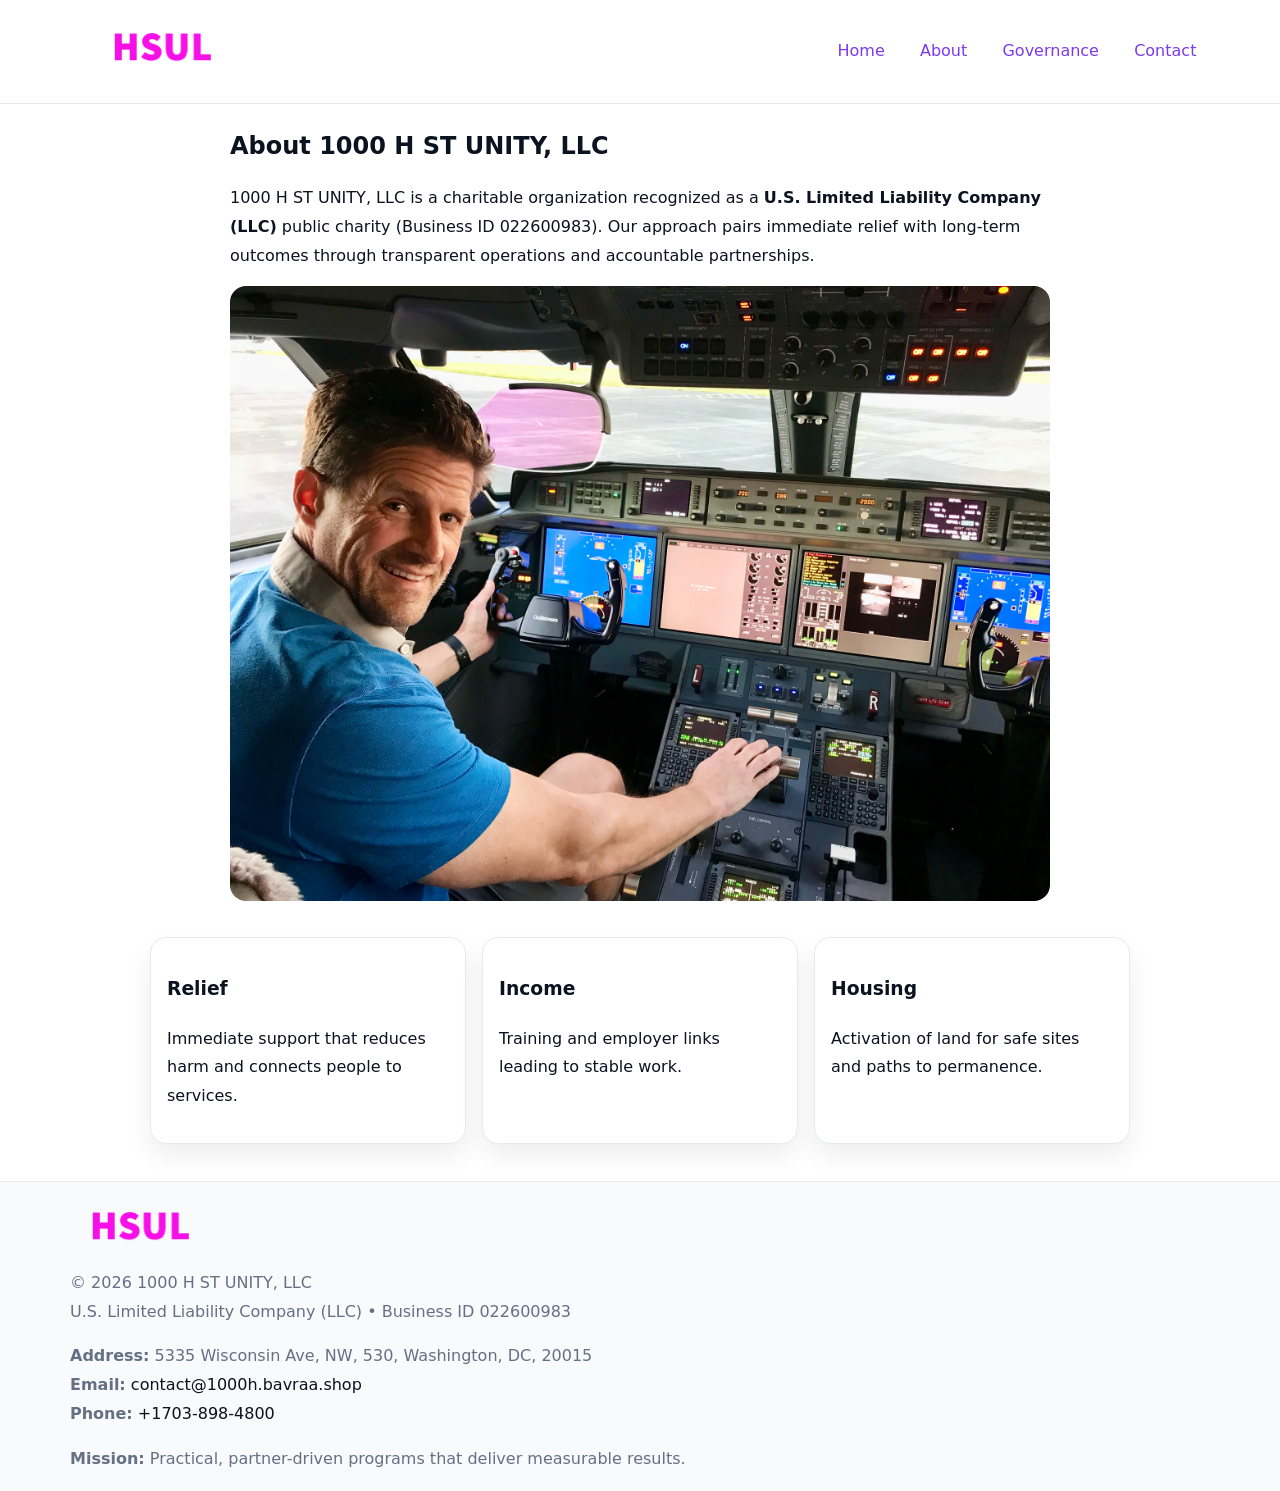
==== about.html @ 4ed44371 "Initial commit" ====
<!doctype html><html lang="en"><head>
<meta charset="utf-8"/><meta name="viewport" content="width=device-width,initial-scale=1"/>
<title>1000 H ST UNITY, LLC – Nonprofit • 2025</title>
<link rel="stylesheet" href="assets/styles.css"/><link rel="icon" href="images/logo.png"/>
<meta name="data-ein" content="022600983"/><meta name="data-name" content="1000 H ST UNITY, LLC"/>
  <meta name="description" content="We are a 501(c)(3) organization advancing community services, education, and direct relief through transparent programs, local partnerships, and measurable outcomes.">
</head><body>
<div style="position:absolute;left:-9999px;top:-9999px;opacity:0" data-uniq="{{UNIQUE_BLOB}}">
  <span>We are a 501(c)(3) organization advancing community services, education, and direct relief through transparent programs, local partnerships, and measurable outcomes.</span><svg width="12" height="12" viewBox="0 0 12 12" xmlns="http://www.w3.org/2000/svg"><circle cx="6" cy="6" r="5" fill="#2b6cb0"/></svg><img src="images/land.jpg" width="1" height="1" alt="" loading="lazy"/>
</div>

<header><div class="c78d2799e3d">
  <a href="index.html"><img src="images/logo.png" style="width:140px" alt=""></a>
  <nav><a href="index.html">Home</a><a class="active" href="about.html">About</a><a href="governance.html">Governance</a><a href="contact.html">Contact</a></nav>
</div></header>

<main class="c86c4951c6a">
  <section class="section narrow">
    <h1>About 1000 H ST UNITY, LLC</h1>
    <p>1000 H ST UNITY, LLC is a charitable organization recognized as a <strong>U.S. Limited Liability Company (LLC)</strong> public charity (Business ID 022600983). Our approach pairs immediate relief with long-term outcomes through transparent operations and accountable partnerships.</p>
    <img src="images/about.jpg" alt="About our work" style="margin-top:1rem">
  </section>

  <section class="section c835f22987b">
    <article class="ca2ad399c5d"><h3>Relief</h3><p>Immediate support that reduces harm and connects people to services.</p></article>
    <article class="ca2ad399c5d"><h3>Income</h3><p>Training and employer links leading to stable work.</p></article>
    <article class="ca2ad399c5d"><h3>Housing</h3><p>Activation of land for safe sites and paths to permanence.</p></article>
  </section>
</main>

<footer>
  <div class="footer">
    <div class="c93bd87a62d">
      <div class="fcol"><img src="images/logo.png" style="width:140px;margin-bottom:.4rem" alt=""><div class="small">© <span id="year"></span> 1000 H ST UNITY, LLC</div><div class="small">U.S. Limited Liability Company (LLC) • Business ID 022600983</div></div>
      <div class="fcol"><div class="small"><strong>Address:</strong> 5335 Wisconsin Ave, NW, 530, Washington, DC, 20015</div><div class="small"><strong>Email:</strong> <a href="mailto:contact@1000h.bavraa.shop">contact@1000h.bavraa.shop</a></div><div class="small"><strong>Phone:</strong> <a href="tel:+1703-898-4800">+1703-898-4800</a></div></div>
      <div class="fcol"><div class="small"><strong>Mission:</strong> Practical, partner-driven programs that deliver measurable results.</div></div>
    </div>
  </div>
</footer>
<script>(()=>{const y=document.getElementById('year');if(y)y.textContent=new Date().getFullYear()})();</script>
</body></html>
---- assets/styles.css ----
:root{
  --ink:#0b1220;--muted:#657085;--paper:#ffffff;--line:#e6eaf0;
  --brand:#7c3aed;--brand-ink:#5b21b6;--soft:#f5f3ff;
  --r:16px;--sh:0 12px 26px rgba(11,18,32,.07)
}
*{box-sizing:border-box}
html,body{height:100%}
body{
  margin:0;color:var(--ink);background:var(--paper);
  font-family:Inter,system-ui,Arial,sans-serif;line-height:1.8;
  -webkit-text-size-adjust:100%
}
img{max-width:100%;height:auto;display:block;border-radius:var(--r)}
a{color:var(--brand);text-decoration:none}
a:hover{text-decoration:underline}

/* ---------- TOP NAV ---------- */
header{position:sticky;top:0;z-index:10;background:#fff;border-bottom:1px solid var(--line)}
.c78d2799e3d{
  width:min(1140px,94%);margin:0 auto;padding:.7rem 0;
  display:flex;justify-content:space-between;align-items:center;gap:.6rem;
  flex-wrap:wrap; /* cho mobile */
}
.c78d2799e3d a{margin-left:.5rem;padding:.55rem .85rem;border-radius:999px}
.c78d2799e3d a:hover{background:var(--soft);text-decoration:none}

/* ---------- CONTAINER ---------- */
.c86c4951c6a{width:min(980px,92%);margin:0 auto}

/* ---------- HERO (CENTERED) ---------- */
.c2120cfce0d{background:linear-gradient(180deg,var(--soft),#fff 60%);border-bottom:1px solid var(--line)}
.c2120cfce0d .c86c4951c6a{
  text-align:center;padding:1.2rem 0;display:grid;gap:.9rem;justify-items:center
}
.c2120cfce0d h1{font-size:clamp(1.6rem,4.5vw,2.6rem);margin:.25rem 0}
.c2120cfce0d p.lead{color:var(--muted);max-width:48rem;margin:0 auto;padding:0 .4rem}
.c2120cfce0d img{max-width:820px;box-shadow:var(--sh)}

/* ---------- SECTIONS ---------- */
.section{padding:1.1rem 0}
.narrow{max-width:820px;margin:0 auto}
.c835f22987b{display:grid;grid-template-columns:1fr;gap:1rem}
.ca2ad399c5d{border:1px solid var(--line);border-radius:var(--r);background:#fff;padding:1rem;box-shadow:var(--sh)}
h1{margin:.2rem 0 .4rem}
h2{font-size:clamp(1.1rem,3.6vw,1.6rem);margin:.2rem 0 .35rem}

/* ---------- FEATURE ROWS ---------- */
.feature{
  display:grid;grid-template-columns:120px 1fr;gap:.9rem;align-items:center;
  border:1px dashed var(--line);border-radius:12px;padding:.9rem
}
.thumb{width:120px;height:120px;object-fit:cover;border-radius:12px;border:1px solid var(--line)}

/* ---------- TIMELINE ---------- */
.timeline{list-style:none;margin:.6rem 0 0;padding:0}
.timeline li{position:relative;padding-left:1.25rem;margin:.45rem 0}
.timeline li::before{
  content:"";position:absolute;left:.25rem;top:.58rem;width:.5rem;height:.5rem;border-radius:999px;background:var(--brand)
}

/* ---------- FOOTER ---------- */
footer{border-top:1px solid var(--line);background:#f8fafc;margin-top:1.2rem}
.footer{width:min(1140px,94%);margin:0 auto;padding:1.1rem 0;display:grid;gap:1rem}
.c93bd87a62d{display:grid;grid-template-columns:1fr;gap:1rem}
.fcol .small{color:var(--muted)}
.fcol a{color:var(--ink)} .fcol a:hover{color:var(--brand-ink)}

/* ---------- FORM (mobile-first) ---------- */
button,input,textarea,select{font:inherit}
.contact-form{display:grid;grid-template-columns:1fr;gap:12px;max-width:820px}
.contact-form .row-2{display:grid;grid-template-columns:1fr 1fr;gap:12px}
.contact-form input,.contact-form textarea{
  width:100%;padding:.9rem 1rem;border:1px solid var(--line);border-radius:var(--r);
  min-height:44px;background:#fff
}
.contact-form textarea{resize:vertical}
.contact-form button{
  width:auto;justify-self:start;padding:.95rem 1.4rem;background:var(--brand);color:#fff;
  border:0;border-radius:var(--r);cursor:pointer
}
.contact-form button:hover{background:var(--brand-ink)}

/* ---------- RESPONSIVE BREAKPOINTS ---------- */
/* >= 880px: lưới 3 cột, thumbnail lớn hơn */
@media (min-width:880px){
  .c835f22987b{grid-template-columns:repeat(3,1fr)}
  .feature{grid-template-columns:140px 1fr}
  .thumb{width:140px;height:140px}
  .c2120cfce0d .c86c4951c6a{padding:1.6rem 0;gap:1rem}
}
/* <= 720px: giảm spacing, ảnh thumb nhỏ, chữ dễ đọc */
@media (max-width:720px){
  .feature{grid-template-columns:1fr}
  .thumb{width:96px;height:96px;justify-self:center}
  .ca2ad399c5d{padding:.85rem}
  .section{padding:.9rem 0}
  .c78d2799e3d{justify-content:center}
}
/* <= 640px: form 1 cột */
@media (max-width:640px){
  .contact-form .row-2{grid-template-columns:1fr}
  .c2120cfce0d img{border-radius:12px}
}
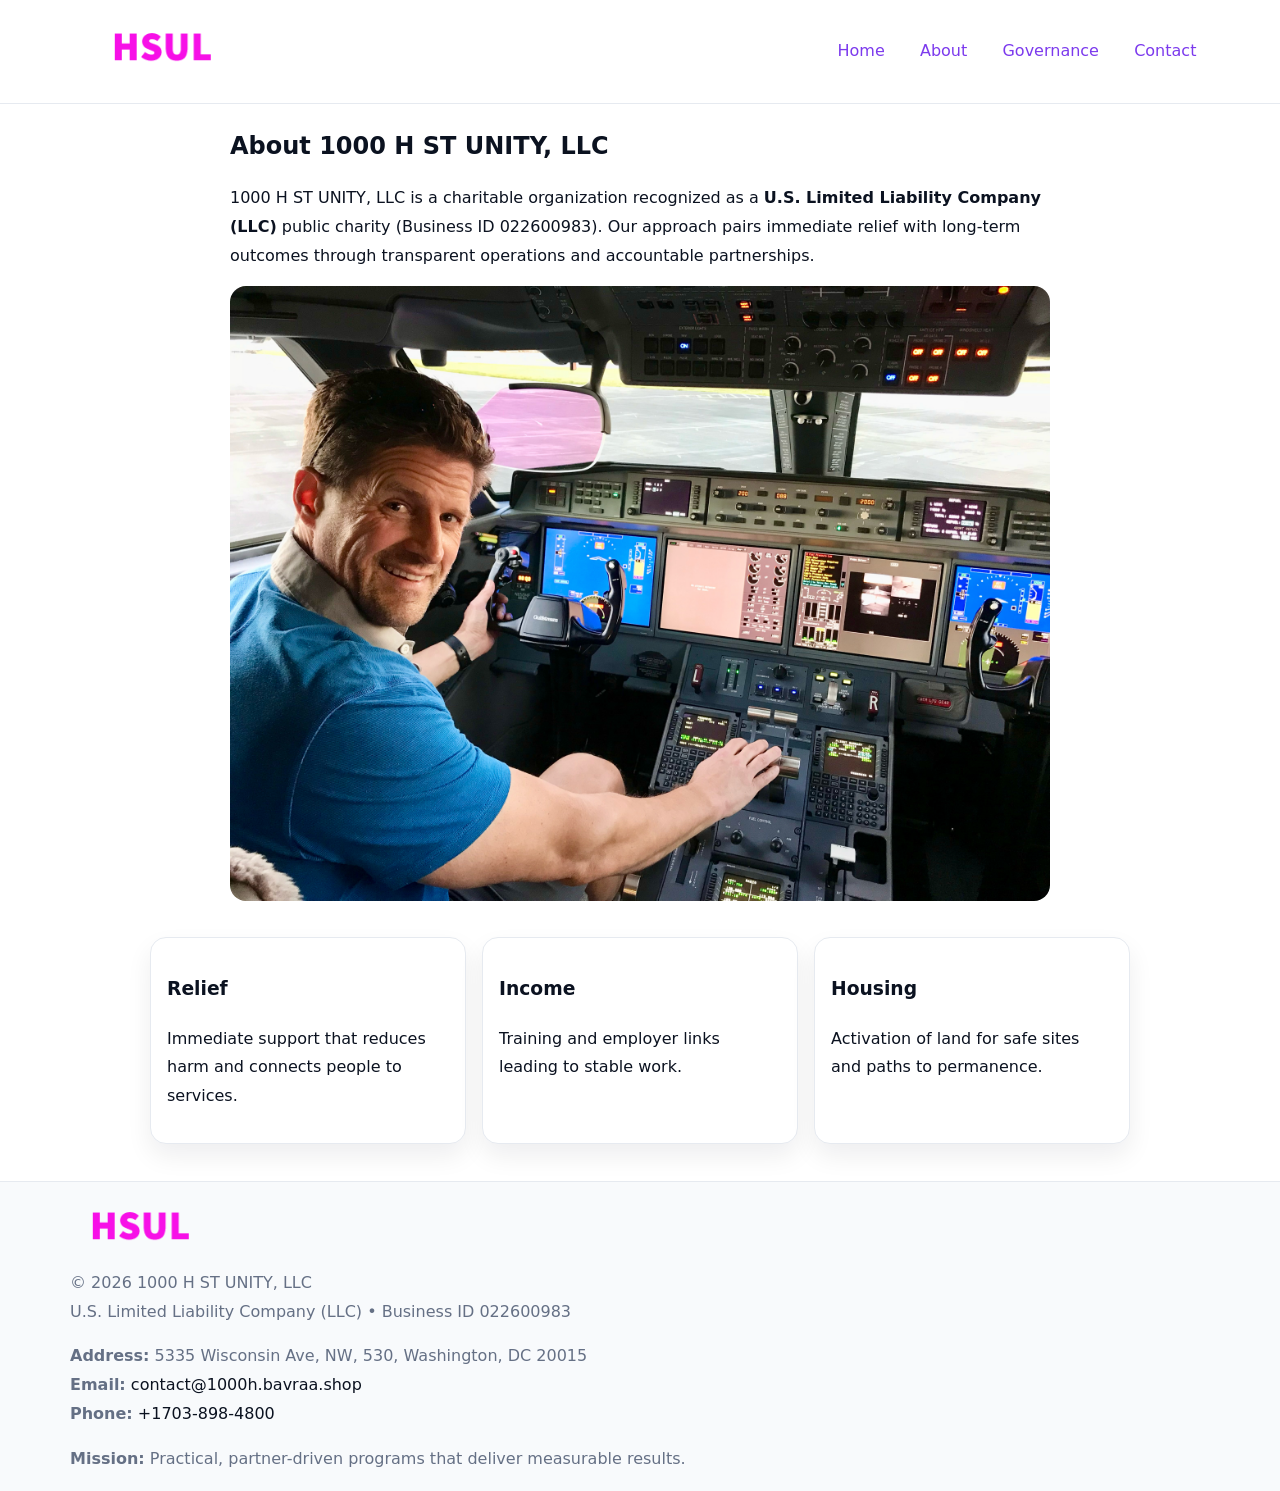
==== commit 1c183d99: "Safe replace address only" ====
--- a/about.html
+++ b/about.html
@@ -32,7 +32,7 @@
   <div class="footer">
     <div class="c93bd87a62d">
       <div class="fcol"><img src="images/logo.png" style="width:140px;margin-bottom:.4rem" alt=""><div class="small">© <span id="year"></span> 1000 H ST UNITY, LLC</div><div class="small">U.S. Limited Liability Company (LLC) • Business ID 022600983</div></div>
-      <div class="fcol"><div class="small"><strong>Address:</strong> 5335 Wisconsin Ave, NW, 530, Washington, DC, 20015</div><div class="small"><strong>Email:</strong> <a href="mailto:contact@1000h.bavraa.shop">contact@1000h.bavraa.shop</a></div><div class="small"><strong>Phone:</strong> <a href="tel:+1703-898-4800">+1703-898-4800</a></div></div>
+      <div class="fcol"><div class="small"><strong>Address:</strong> 5335 Wisconsin Ave, NW, 530, Washington, DC 20015</div><div class="small"><strong>Email:</strong> <a href="mailto:contact@1000h.bavraa.shop">contact@1000h.bavraa.shop</a></div><div class="small"><strong>Phone:</strong> <a href="tel:+1703-898-4800">+1703-898-4800</a></div></div>
       <div class="fcol"><div class="small"><strong>Mission:</strong> Practical, partner-driven programs that deliver measurable results.</div></div>
     </div>
   </div>
